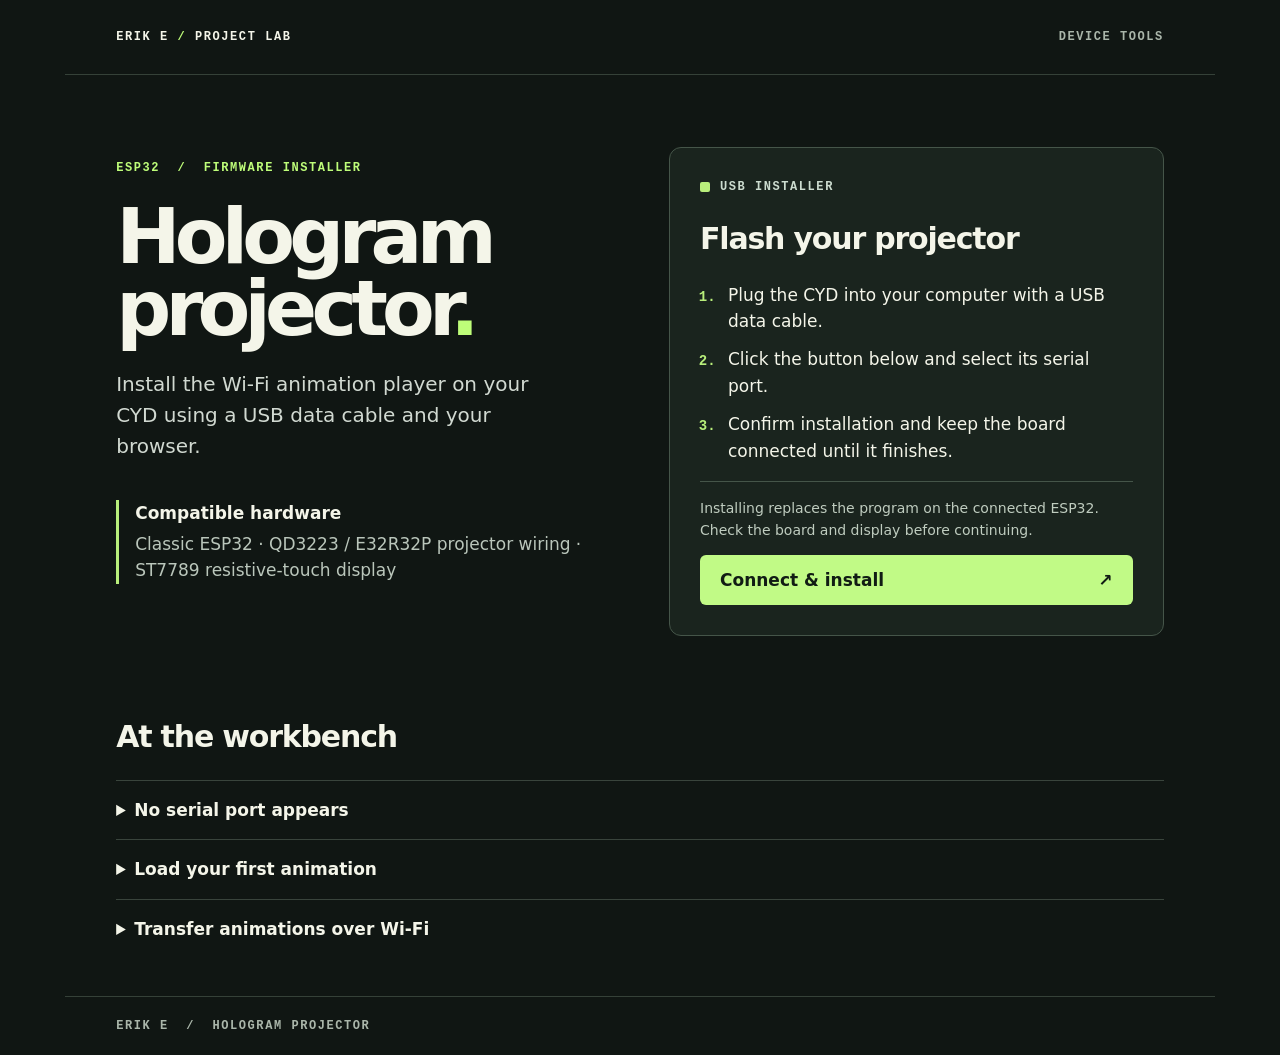
==== flasher/index.html @ c444267b "Add browser USB installer for the ESP32 CYD hologram projector" ====
<!doctype html>
<html lang="en"><head><meta charset="utf-8"><meta name="viewport" content="width=device-width,initial-scale=1"><meta name="theme-color" content="#111916"><title>Hologram projector · Firmware installer</title><link rel="stylesheet" href="style.css"></head>
<body><header><span class="brand">ERIK E <b>/</b> PROJECT LAB</span><span class="right">DEVICE TOOLS</span></header>
<main><section class="intro"><p class="eyebrow">ESP32 &nbsp;/&nbsp; FIRMWARE INSTALLER</p><h1>Hologram<br>projector<span>.</span></h1><p class="lead">Install the Wi-Fi animation player on your CYD using a USB data cable and your browser.</p>
<div class="hardware"><strong>Compatible hardware</strong><p>Classic ESP32 · QD3223 / E32R32P projector wiring · ST7789 resistive-touch display</p></div></section>
<section class="panel"><div class="panelhead"><span class="light"></span> USB INSTALLER</div><h2>Flash your projector</h2><ol><li>Plug the CYD into your computer with a USB data cable.</li><li>Click the button below and select its serial port.</li><li>Confirm installation and keep the board connected until it finishes.</li></ol><p class="note">Installing replaces the program on the connected ESP32. Check the board and display before continuing.</p>
<esp-web-install-button manifest="./firmware/manifest.json" hidden><button slot="activate">Connect &amp; install <span aria-hidden="true">↗</span></button><span slot="unsupported">Open this page directly in desktop Chrome or Edge to connect over USB.</span><span slot="not-allowed">Open this page directly over HTTPS to connect over USB.</span></esp-web-install-button><p role="status" id="status">Loading USB installer…</p><noscript>Enable JavaScript for USB installation.</noscript></section>
<section class="help"><h2>At the workbench</h2><details><summary>No serial port appears</summary><p>Try another USB data cable, close Arduino Serial Monitor, and reconnect. If you opened the installer in a preview, open its URL in a separate browser tab. If the port opens but the board cannot synchronize, hold BOOT while connecting and release it when writing begins.</p></details><details><summary>Load your first animation</summary><p><a href="./media/first-light.rgb" download>Download the spinning cube test animation</a> and copy it to the root of a FAT32 microSD card. For your own loops, put a multi-frame .rgb or .rgbv file in the root of the microSD card. Use 320 × 240, RGB565 little-endian, 10 fps, with no file header. Insert the card and restart. Tap the display to advance.</p></details><details><summary>Transfer animations over Wi-Fi</summary><p>Start the player with at least one valid animation on the card. Once playback begins, join <strong>HologramPlayer</strong> using password <code>hologram</code>. Open <code>http://192.168.4.1</code> on that device to manage your files.</p></details></section></main><footer>ERIK E &nbsp;/&nbsp; HOLOGRAM PROJECTOR</footer><script type="module" src="installer.js"></script></body></html>
---- flasher/style.css ----
*{box-sizing:border-box}body{margin:0;background:#101613;color:#f4f5e9;font:17px/1.55 'DM Sans',system-ui,sans-serif}header,footer,main{max-width:1150px;margin:auto}header,footer,.eyebrow,.panelhead{font:700 12px/1.5 'IBM Plex Mono',monospace;letter-spacing:.13em}header{display:flex;justify-content:space-between;padding:28px 4%;border-bottom:1px solid #354138}.brand b,h1 span,.eyebrow{color:#befd79}.right,footer{color:#aab6aa}main{padding:72px 4% 38px;display:grid;grid-template-columns:1fr 1fr;gap:58px}h1{font-size:clamp(54px,6vw,91px);letter-spacing:-.075em;line-height:.94;margin:24px 0}.lead{font-size:20px;color:#d1d9d1;max-width:440px}.hardware{border-left:3px solid #b8ee7b;padding:0 16px;margin-top:38px}.hardware p{margin:.25em 0;color:#bac6bb}.panel{padding:30px;background:#1a241e;border:1px solid #455549;border-radius:12px;align-self:start}.panelhead{color:#ccdccf;display:flex;align-items:center;gap:10px}.light{width:10px;height:10px;background:#b8ee7b;border-radius:2px}h2{font-weight:650;letter-spacing:-.04em;line-height:1.2;font-size:30px}ol{padding-left:24px}li{padding-left:4px;margin-bottom:12px}li::marker{color:#b8ee7b;font:700 14px monospace}.note{font-size:14px;color:#bfccbf;border-top:1px solid #455549;padding-top:16px}button{cursor:pointer;background:#c1fa86;color:#111c14;font:700 17px system-ui;border:0;padding:15px 20px;border-radius:6px;width:100%;text-align:left}button span{float:right}button:focus-visible,summary:focus-visible{outline:3px solid white;outline-offset:3px}[hidden]{display:none!important}.help{grid-column:1/-1}details{border-top:1px solid #39443c;padding:16px 0}summary{cursor:pointer;font-weight:600}details p{color:#c7d3c8;max-width:720px}footer{padding:20px 4%;border-top:1px solid #354138}@media(max-width:760px){main{grid-template-columns:1fr;padding:38px 6%;gap:32px}header{padding:20px 6%}.hardware{margin-top:24px}.panel{padding:22px}.lead{font-size:18px}}
a{color:#c1fa86;text-underline-offset:3px}
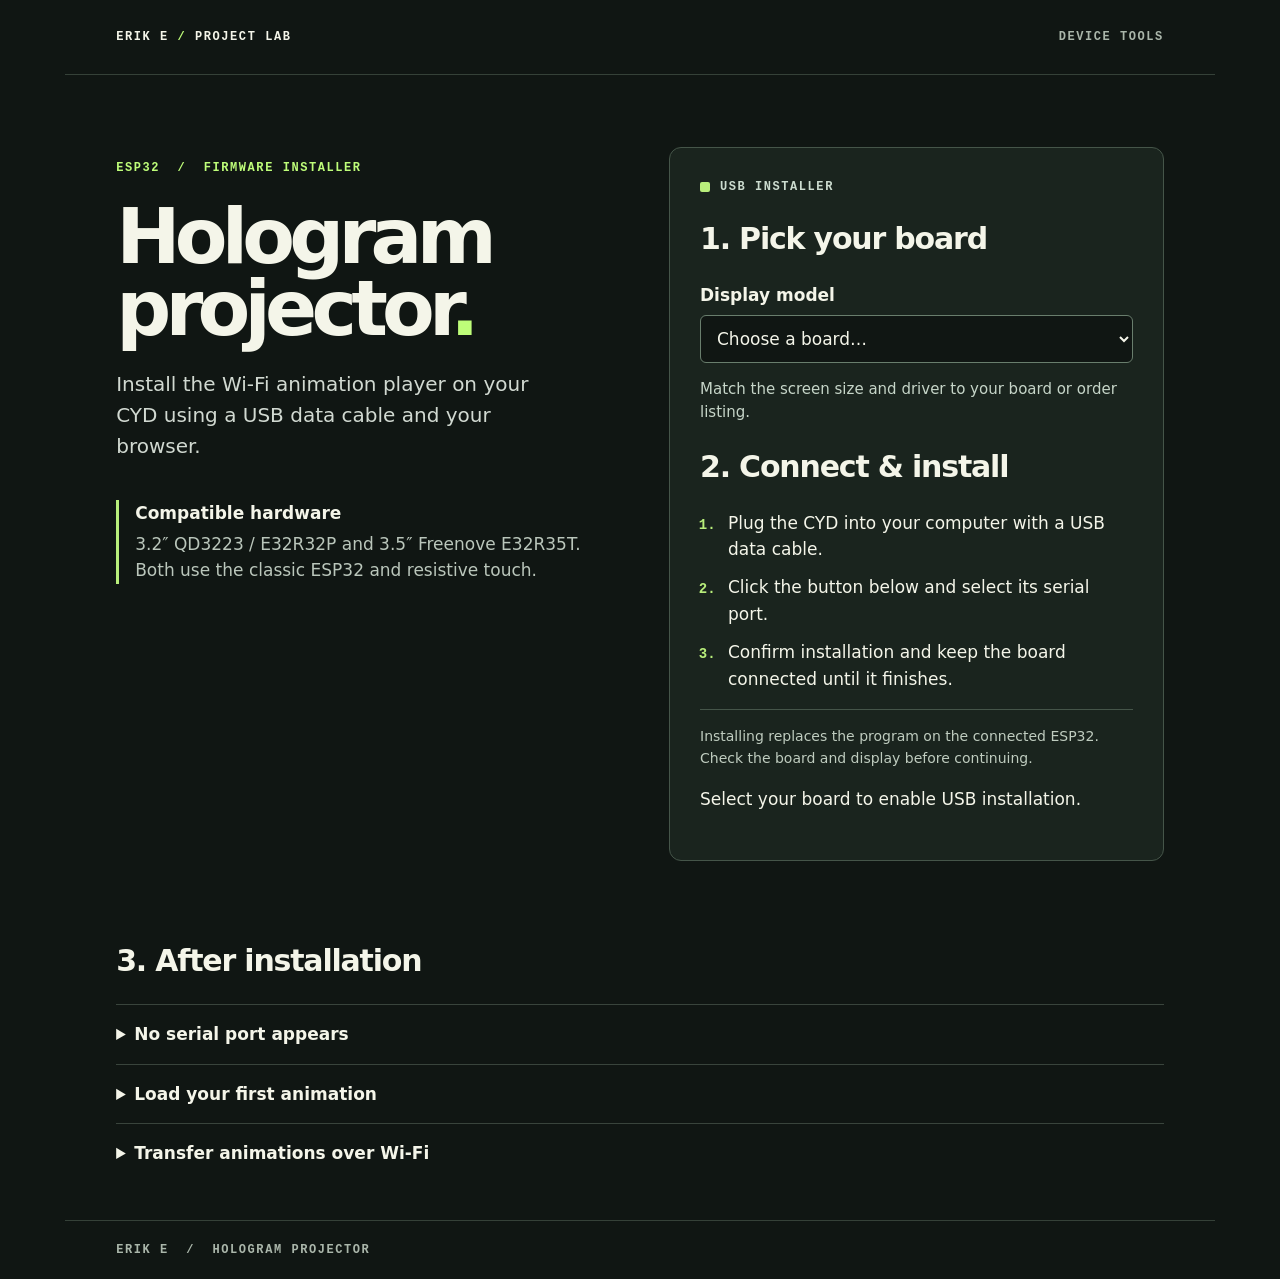
==== commit 3613b843: "Add Freenove 3.5-inch ST7796 player and board-selecting USB installer" ====
--- a/flasher/index.html
+++ b/flasher/index.html
@@ -2,7 +2,15 @@
 <html lang="en"><head><meta charset="utf-8"><meta name="viewport" content="width=device-width,initial-scale=1"><meta name="theme-color" content="#111916"><title>Hologram projector · Firmware installer</title><link rel="stylesheet" href="style.css"></head>
 <body><header><span class="brand">ERIK E <b>/</b> PROJECT LAB</span><span class="right">DEVICE TOOLS</span></header>
 <main><section class="intro"><p class="eyebrow">ESP32 &nbsp;/&nbsp; FIRMWARE INSTALLER</p><h1>Hologram<br>projector<span>.</span></h1><p class="lead">Install the Wi-Fi animation player on your CYD using a USB data cable and your browser.</p>
-<div class="hardware"><strong>Compatible hardware</strong><p>Classic ESP32 · QD3223 / E32R32P projector wiring · ST7789 resistive-touch display</p></div></section>
-<section class="panel"><div class="panelhead"><span class="light"></span> USB INSTALLER</div><h2>Flash your projector</h2><ol><li>Plug the CYD into your computer with a USB data cable.</li><li>Click the button below and select its serial port.</li><li>Confirm installation and keep the board connected until it finishes.</li></ol><p class="note">Installing replaces the program on the connected ESP32. Check the board and display before continuing.</p>
-<esp-web-install-button manifest="./firmware/manifest.json" hidden><button slot="activate">Connect &amp; install <span aria-hidden="true">↗</span></button><span slot="unsupported">Open this page directly in desktop Chrome or Edge to connect over USB.</span><span slot="not-allowed">Open this page directly over HTTPS to connect over USB.</span></esp-web-install-button><p role="status" id="status">Loading USB installer…</p><noscript>Enable JavaScript for USB installation.</noscript></section>
-<section class="help"><h2>At the workbench</h2><details><summary>No serial port appears</summary><p>Try another USB data cable, close Arduino Serial Monitor, and reconnect. If you opened the installer in a preview, open its URL in a separate browser tab. If the port opens but the board cannot synchronize, hold BOOT while connecting and release it when writing begins.</p></details><details><summary>Load your first animation</summary><p><a href="./media/first-light.rgb" download>Download the spinning cube test animation</a> and copy it to the root of a FAT32 microSD card. For your own loops, put a multi-frame .rgb or .rgbv file in the root of the microSD card. Use 320 × 240, RGB565 little-endian, 10 fps, with no file header. Insert the card and restart. Tap the display to advance.</p></details><details><summary>Transfer animations over Wi-Fi</summary><p>Start the player with at least one valid animation on the card. Once playback begins, join <strong>HologramPlayer</strong> using password <code>hologram</code>. Open <code>http://192.168.4.1</code> on that device to manage your files.</p></details></section></main><footer>ERIK E &nbsp;/&nbsp; HOLOGRAM PROJECTOR</footer><script type="module" src="installer.js"></script></body></html>
+<div class="hardware"><strong>Compatible hardware</strong><p>3.2″ QD3223 / E32R32P and 3.5″ Freenove E32R35T. Both use the classic ESP32 and resistive touch.</p></div></section>
+<section class="panel"><div class="panelhead"><span class="light"></span> USB INSTALLER</div><h2>1. Pick your board</h2>
+<label for="board">Display model</label>
+<select id="board">
+<option value="">Choose a board…</option>
+<option value="original">3.2″ QD3223 / E32R32P · ST7789</option>
+<option value="freenove">3.5″ Freenove E32R35T · ST7796 TN</option>
+</select>
+<p id="board-info" aria-live="polite">Match the screen size and driver to your board or order listing.</p>
+<h2>2. Connect &amp; install</h2><ol><li>Plug the CYD into your computer with a USB data cable.</li><li>Click the button below and select its serial port.</li><li>Confirm installation and keep the board connected until it finishes.</li></ol><p class="note">Installing replaces the program on the connected ESP32. Check the board and display before continuing.</p>
+<esp-web-install-button hidden><button slot="activate">Connect &amp; install <span aria-hidden="true">↗</span></button><span slot="unsupported">Open this page directly in desktop Chrome or Edge to connect over USB.</span><span slot="not-allowed">Open this page directly over HTTPS to connect over USB.</span></esp-web-install-button><p role="status" id="status">Select your board to enable USB installation.</p><noscript>Enable JavaScript for USB installation.</noscript></section>
+<section class="help"><h2>3. After installation</h2><details><summary>No serial port appears</summary><p>Try another USB data cable, close Arduino Serial Monitor, and reconnect. If you opened the installer in a preview, open its URL in a separate browser tab. If the port opens but the board cannot synchronize, hold BOOT while connecting and release it when writing begins.</p></details><details><summary>Load your first animation</summary><p><a href="./media/first-light.rgb" download>Download the spinning cube test animation</a> and copy it to the root of a FAT32 microSD card. For your own loops, put a multi-frame .rgb or .rgbv file in the root of the microSD card. Use 320 × 240, RGB565 little-endian, 10 fps, with no file header. On the 3.5″ model, existing clips scale to fit. For native 480 × 320 files, add <code>.480x320</code> before the extension, for example <code>portal.480x320.rgb</code>. Insert the card and restart. Tap the display to advance.</p></details><details><summary>Transfer animations over Wi-Fi</summary><p>Start the player with at least one valid animation on the card. Once playback begins, join <strong>HologramPlayer</strong> using password <code>hologram</code>. Open <code>http://192.168.4.1</code> on that device to manage your files.</p></details></section></main><footer>ERIK E &nbsp;/&nbsp; HOLOGRAM PROJECTOR</footer><script type="module" src="installer.js"></script></body></html>
--- a/flasher/style.css
+++ b/flasher/style.css
@@ -1,2 +1,3 @@
 *{box-sizing:border-box}body{margin:0;background:#101613;color:#f4f5e9;font:17px/1.55 'DM Sans',system-ui,sans-serif}header,footer,main{max-width:1150px;margin:auto}header,footer,.eyebrow,.panelhead{font:700 12px/1.5 'IBM Plex Mono',monospace;letter-spacing:.13em}header{display:flex;justify-content:space-between;padding:28px 4%;border-bottom:1px solid #354138}.brand b,h1 span,.eyebrow{color:#befd79}.right,footer{color:#aab6aa}main{padding:72px 4% 38px;display:grid;grid-template-columns:1fr 1fr;gap:58px}h1{font-size:clamp(54px,6vw,91px);letter-spacing:-.075em;line-height:.94;margin:24px 0}.lead{font-size:20px;color:#d1d9d1;max-width:440px}.hardware{border-left:3px solid #b8ee7b;padding:0 16px;margin-top:38px}.hardware p{margin:.25em 0;color:#bac6bb}.panel{padding:30px;background:#1a241e;border:1px solid #455549;border-radius:12px;align-self:start}.panelhead{color:#ccdccf;display:flex;align-items:center;gap:10px}.light{width:10px;height:10px;background:#b8ee7b;border-radius:2px}h2{font-weight:650;letter-spacing:-.04em;line-height:1.2;font-size:30px}ol{padding-left:24px}li{padding-left:4px;margin-bottom:12px}li::marker{color:#b8ee7b;font:700 14px monospace}.note{font-size:14px;color:#bfccbf;border-top:1px solid #455549;padding-top:16px}button{cursor:pointer;background:#c1fa86;color:#111c14;font:700 17px system-ui;border:0;padding:15px 20px;border-radius:6px;width:100%;text-align:left}button span{float:right}button:focus-visible,summary:focus-visible{outline:3px solid white;outline-offset:3px}[hidden]{display:none!important}.help{grid-column:1/-1}details{border-top:1px solid #39443c;padding:16px 0}summary{cursor:pointer;font-weight:600}details p{color:#c7d3c8;max-width:720px}footer{padding:20px 4%;border-top:1px solid #354138}@media(max-width:760px){main{grid-template-columns:1fr;padding:38px 6%;gap:32px}header{padding:20px 6%}.hardware{margin-top:24px}.panel{padding:22px}.lead{font-size:18px}}
 a{color:#c1fa86;text-underline-offset:3px}
+.panel label{display:block;font-weight:650;margin-bottom:.4rem}.panel select{width:100%;padding:12px;border:1px solid #697e6d;background:#101613;color:#f4f5e9;border-radius:6px;font:inherit}.panel select:focus-visible{outline:3px solid #c1fa86}.panel #board-info{font-size:15px;color:#c6d5c8;min-height:3em}
